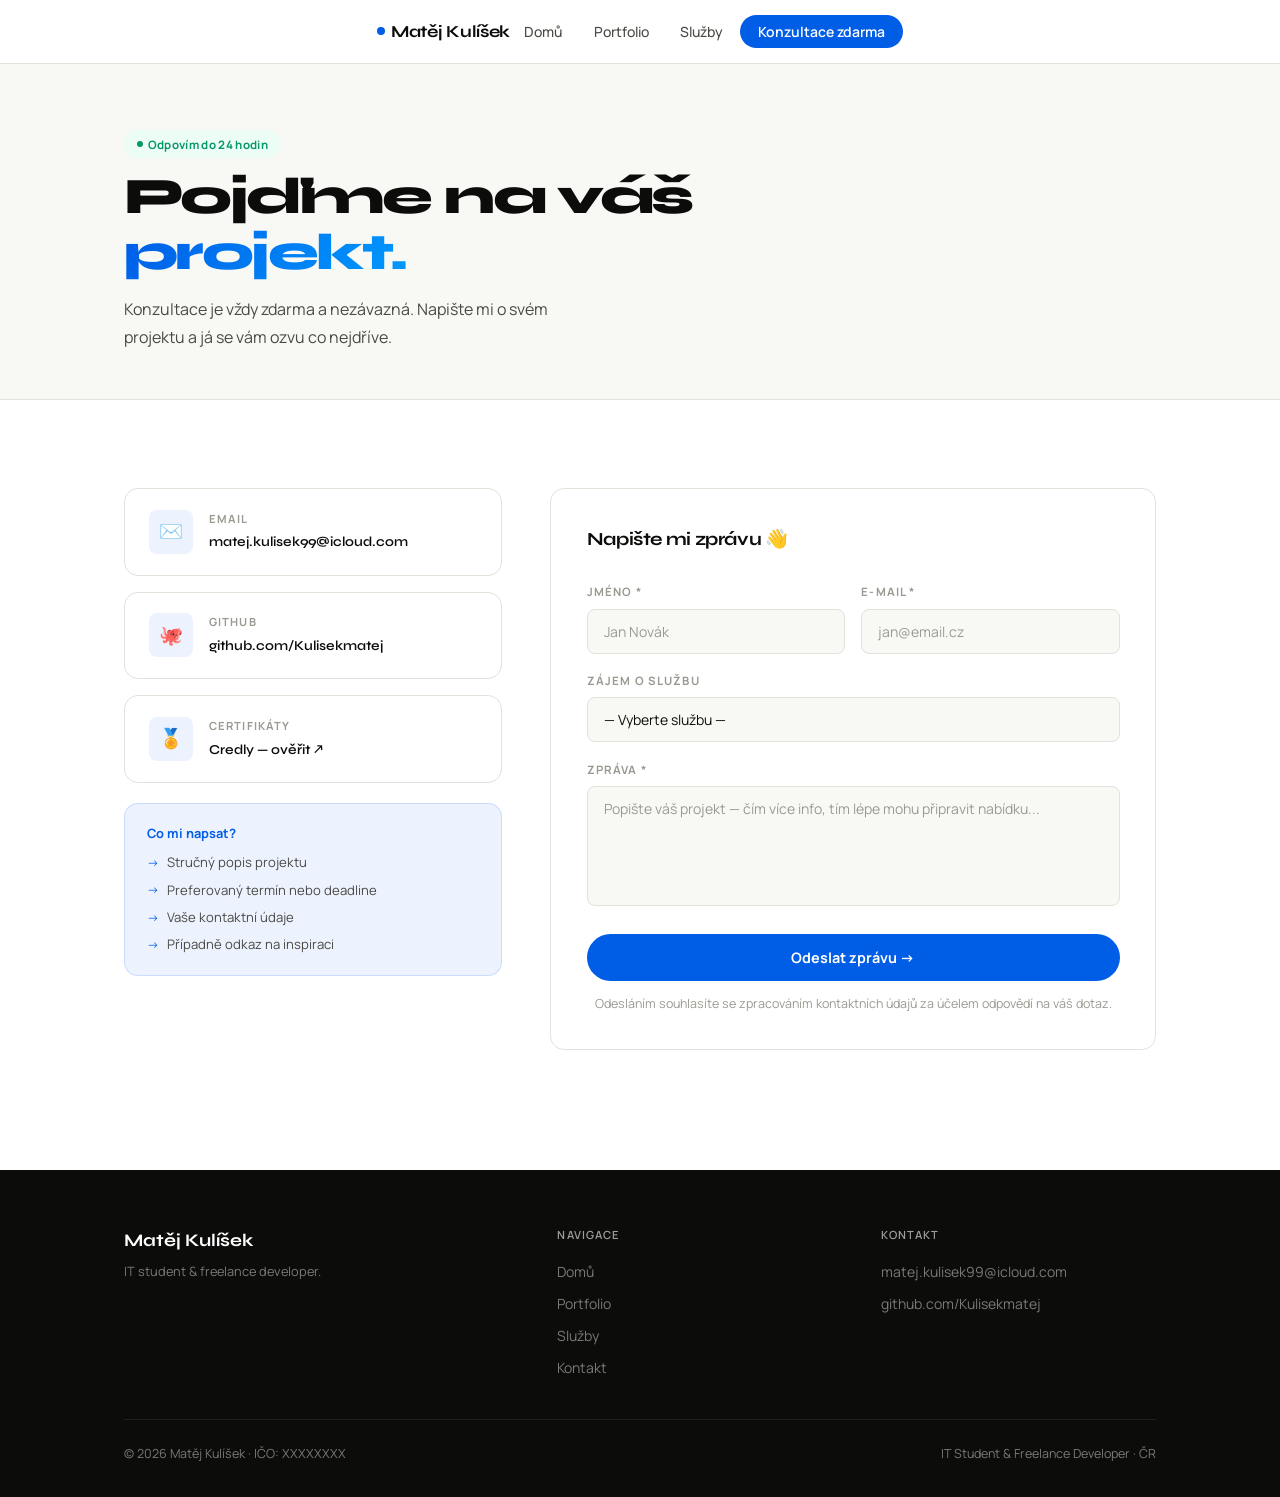
==== contact.html @ 11aabd87 "Add files via upload" ====
<!DOCTYPE html>
<html lang="cs">
<head>
  <meta charset="UTF-8">
  <meta name="viewport" content="width=device-width, initial-scale=1.0">
  <title>Kontakt — Matěj Kulíšek</title>
  <meta name="description" content="Kontaktujte Matěje Kulíška — freelance web developer a IT student. Konzultace zdarma, odpovím do 24 hodin.">
  <link rel="preconnect" href="https://fonts.googleapis.com">
  <link href="https://fonts.googleapis.com/css2?family=Syne:wght@400;500;600;700;800&family=Manrope:wght@300;400;500;600;700&display=swap" rel="stylesheet">
  <link rel="stylesheet" href="style.css">
  <style>
    /* ── PAGE HERO ── */
    .page-hero { padding: 4rem 0 3rem; background: var(--bg); border-bottom: 1px solid var(--border); }
    .ph-eyebrow { margin-bottom: 0.65rem; }
    .ph-title { font-family: var(--fn-d); font-size: clamp(2.2rem,5vw,3.2rem); font-weight: 800; letter-spacing: -0.05em; line-height: 1.1; margin-bottom: 0.85rem; }
    .ph-desc { color: var(--ink-2); font-size: 1rem; line-height: 1.75; max-width: 480px; }

    /* ── CONTACT GRID ── */
    .contact-grid { display: grid; grid-template-columns: 1fr 1.6fr; gap: 3rem; align-items: start; }

    /* Contact cards */
    .contact-info { display: flex; flex-direction: column; gap: 1rem; }
    .c-card {
      background: var(--white); border: 1px solid var(--border); border-radius: var(--r);
      padding: 1.3rem 1.5rem; text-decoration: none; color: inherit;
      display: flex; align-items: center; gap: 1rem; transition: all 0.2s;
    }
    .c-card:hover { border-color: var(--accent); transform: translateX(4px); }
    .c-icon {
      width: 44px; height: 44px; border-radius: var(--r-sm); flex-shrink: 0;
      background: var(--accent-bg); display: flex; align-items: center; justify-content: center; font-size: 1.2rem;
    }
    .c-label { font-size: 0.7rem; font-weight: 700; color: var(--ink-3); text-transform: uppercase; letter-spacing: 0.1em; margin-bottom: 0.2rem; }
    .c-val { font-family: var(--fn-d); font-size: 0.85rem; font-weight: 600; color: var(--ink); }

    .info-note {
      background: var(--accent-bg); border: 1px solid rgba(0,93,230,0.15);
      border-radius: var(--r); padding: 1.2rem 1.4rem; margin-top: 0.5rem;
    }
    .info-note h4 { font-size: 0.8rem; font-weight: 700; color: var(--accent); margin-bottom: 0.5rem; }
    .info-note ul { list-style: none; display: flex; flex-direction: column; gap: 0.35rem; }
    .info-note ul li { font-size: 0.82rem; color: var(--ink-2); display: flex; align-items: center; gap: 0.5rem; }
    .info-note ul li::before { content: '→'; color: var(--accent); font-size: 0.75rem; flex-shrink: 0; }

    /* Form */
    .contact-form {
      background: var(--white); border: 1px solid var(--border); border-radius: var(--r);
      padding: 2.2rem;
    }
    .cf-title { font-family: var(--fn-d); font-size: 1.15rem; font-weight: 700; letter-spacing: -0.02em; margin-bottom: 1.75rem; }
    .form-row { display: grid; grid-template-columns: 1fr 1fr; gap: 1rem; }
    .form-group { margin-bottom: 1.1rem; }
    .form-group:last-of-type { margin-bottom: 0; }
    .form-group label { display: block; font-size: 0.72rem; font-weight: 700; color: var(--ink-3); text-transform: uppercase; letter-spacing: 0.1em; margin-bottom: 0.45rem; }
    .form-group input,
    .form-group textarea,
    .form-group select {
      width: 100%; background: var(--bg); border: 1.5px solid var(--border);
      border-radius: var(--r-sm); padding: 0.75rem 1rem;
      color: var(--ink); font-family: var(--fn-b); font-size: 0.875rem;
      transition: border-color 0.2s, background 0.2s; outline: none; resize: none;
      appearance: none;
    }
    .form-group input:focus,
    .form-group textarea:focus,
    .form-group select:focus { border-color: var(--accent); background: var(--white); }
    .form-group textarea { height: 120px; }
    .form-group input::placeholder,
    .form-group textarea::placeholder { color: var(--ink-3); }
    .btn-submit {
      width: 100%; margin-top: 1.25rem;
      background: var(--accent); color: #fff; border: none;
      padding: 0.9rem 1.5rem; border-radius: var(--r-pill);
      font-family: var(--fn-b); font-size: 0.9rem; font-weight: 700;
      cursor: pointer; transition: all 0.2s;
    }
    .btn-submit:hover { background: var(--accent-h); transform: translateY(-1px); box-shadow: 0 6px 20px rgba(0,93,230,0.28); }
    .form-footer { margin-top: 0.85rem; font-size: 0.78rem; color: var(--ink-3); text-align: center; line-height: 1.5; }
    .form-success {
      display: none; text-align: center; padding: 2rem 1rem;
      color: var(--green);
    }
    .form-success .icon { font-size: 2.5rem; margin-bottom: 0.75rem; }
    .form-success h3 { font-family: var(--fn-d); font-size: 1.1rem; font-weight: 700; color: var(--ink); margin-bottom: 0.4rem; }
    .form-success p { font-size: 0.875rem; color: var(--ink-2); }

    @media(max-width:768px) {
      .contact-grid { grid-template-columns: 1fr; }
      .form-row { grid-template-columns: 1fr; }
    }
  </style>
</head>
<body>

<nav class="site-nav">
  <div class="container">
    <div class="nav-inner">
      <a href="index.html" class="nav-logo"><span class="nav-logo-dot"></span>Matěj Kulíšek</a>
      <ul class="nav-links">
        <li><a href="index.html">Domů</a></li>
        <li><a href="portfolio.html">Portfolio</a></li>
        <li><a href="services.html">Služby</a></li>
        <li><a href="contact.html" class="nav-cta active" style="background:var(--accent-bg);color:var(--accent);">Konzultace zdarma</a></li>
      </ul>
      <button class="nav-mobile" id="navToggle" aria-label="Menu"><span></span><span></span><span></span></button>
    </div>
  </div>
</nav>

<!-- PAGE HERO -->
<section class="page-hero">
  <div class="container">
    <div class="ph-eyebrow"><span class="badge badge-green badge-dot">Odpovím do 24 hodin</span></div>
    <h1 class="ph-title">Pojďme na váš<br><span class="gtext">projekt.</span></h1>
    <p class="ph-desc">Konzultace je vždy zdarma a nezávazná. Napište mi o svém projektu a já se vám ozvu co nejdříve.</p>
  </div>
</section>

<!-- CONTACT CONTENT -->
<section>
  <div class="container">
    <div class="contact-grid">

      <!-- LEFT: Info -->
      <div>
        <div class="contact-info reveal">
          <a id="email-link" href="#" class="c-card">
            <div class="c-icon">✉️</div>
            <div>
              <div class="c-label">Email</div>
              <div class="c-val" id="email-val">matej.kulisek99@icloud.com</div>
            </div>
          </a>
          <a href="https://github.com/Kulisekmatej" target="_blank" class="c-card">
            <div class="c-icon">🐙</div>
            <div>
              <div class="c-label">GitHub</div>
              <div class="c-val">github.com/Kulisekmatej</div>
            </div>
          </a>
          <a href="https://www.credly.com/users/matej-kulisek" target="_blank" class="c-card">
            <div class="c-icon">🏅</div>
            <div>
              <div class="c-label">Certifikáty</div>
              <div class="c-val">Credly — ověřit ↗</div>
            </div>
          </a>
        </div>
        <div class="info-note reveal" style="margin-top:1.25rem;">
          <h4>Co mi napsat?</h4>
          <ul>
            <li>Stručný popis projektu</li>
            <li>Preferovaný termín nebo deadline</li>
            <li>Vaše kontaktní údaje</li>
            <li>Případně odkaz na inspiraci</li>
          </ul>
        </div>
      </div>

      <!-- RIGHT: Form -->
      <div class="contact-form reveal">
        <div class="cf-title">Napište mi zprávu 👋</div>
        <div id="form-success" class="form-success">
          <div class="icon">✅</div>
          <h3>Zpráva odeslána!</h3>
          <p>Ozvu se vám nejpozději do 24 hodin. Díky!</p>
        </div>
        <form id="contact-form" action="https://formspree.io/f/XXXXXXXX" method="POST">
          <div class="form-row">
            <div class="form-group">
              <label>Jméno *</label>
              <input type="text" name="name" placeholder="Jan Novák" required>
            </div>
            <div class="form-group">
              <label>E-mail *</label>
              <input type="email" name="email" placeholder="jan@email.cz" required>
            </div>
          </div>
          <div class="form-group">
            <label>Zájem o službu</label>
            <select name="service">
              <option value="">— Vyberte službu —</option>
              <option value="web">Tvorba webových stránek</option>
              <option value="social">Správa sociálních sítí</option>
              <option value="bundle">Online prezence na klíč</option>
              <option value="other">Jiné / Nezávazná konzultace</option>
            </select>
          </div>
          <div class="form-group">
            <label>Zpráva *</label>
            <textarea name="message" placeholder="Popište váš projekt — čím více info, tím lépe mohu připravit nabídku..." required></textarea>
          </div>
          <button type="submit" class="btn-submit" id="submitBtn">Odeslat zprávu →</button>
          <p class="form-footer">Odesláním souhlasíte se zpracováním kontaktních údajů za účelem odpovědí na váš dotaz.</p>
        </form>
      </div>
    </div>
  </div>
</section>

<footer class="site-footer" style="margin-top:2rem;">
  <div class="container">
    <div class="footer-grid">
      <div class="footer-brand"><div class="f-logo">Matěj Kulíšek</div><p>IT student & freelance developer.</p></div>
      <div class="footer-col"><h4>Navigace</h4><ul><li><a href="index.html">Domů</a></li><li><a href="portfolio.html">Portfolio</a></li><li><a href="services.html">Služby</a></li><li><a href="contact.html">Kontakt</a></li></ul></div>
      <div class="footer-col"><h4>Kontakt</h4><ul><li><a href="mailto:matej.kulisek99@icloud.com">matej.kulisek99@icloud.com</a></li><li><a href="https://github.com/Kulisekmatej" target="_blank">github.com/Kulisekmatej</a></li></ul></div>
    </div>
    <div class="footer-bottom"><span>© 2026 Matěj Kulíšek · IČO: XXXXXXXX</span><span>IT Student & Freelance Developer · ČR</span></div>
  </div>
</footer>

<script>
  // Reveal
  const obs = new IntersectionObserver(entries => {
    entries.forEach((e,i) => { if(e.isIntersecting) { setTimeout(()=>e.target.classList.add('v'), i*90); obs.unobserve(e.target); }});
  }, {threshold:0.08});
  document.querySelectorAll('.reveal').forEach(el => obs.observe(el));

  // Email obfuscation
  (function() {
    const e = 'matej.kulisek99' + '@' + 'icloud.com';
    const link = document.getElementById('email-link');
    if (link) link.href = 'mailto:' + e;
  })();

  // Form submit (Formspree AJAX)
  const form = document.getElementById('contact-form');
  const successBox = document.getElementById('form-success');
  const submitBtn = document.getElementById('submitBtn');
  if (form) {
    form.addEventListener('submit', async function(e) {
      e.preventDefault();
      submitBtn.textContent = 'Odesílám…';
      submitBtn.disabled = true;
      try {
        const res = await fetch(form.action, {
          method: 'POST',
          headers: { 'Accept': 'application/json' },
          body: new FormData(form)
        });
        if (res.ok) {
          form.style.display = 'none';
          successBox.style.display = 'block';
        } else {
          submitBtn.textContent = 'Chyba — zkuste znovu';
          submitBtn.disabled = false;
        }
      } catch {
        submitBtn.textContent = 'Chyba — zkuste znovu';
        submitBtn.disabled = false;
      }
    });
  }

  // Mobile nav
  const toggle = document.getElementById('navToggle');
  const navLinks = document.querySelector('.nav-links');
  if(toggle && navLinks) toggle.addEventListener('click', () => { const open = navLinks.style.display==='flex'; navLinks.style.cssText = open ? '' : 'display:flex;flex-direction:column;position:absolute;top:64px;left:0;right:0;background:#fff;border-bottom:1px solid var(--border);padding:1rem 1.5rem;gap:0.25rem;'; });
</script>
</body>
</html>
---- style.css ----
/* =============================================
   MATĚJ KULÍŠEK — DESIGN SYSTEM
   Syne (display) + Manrope (body)
   ============================================= */

/* === TOKENS === */
:root {
  --white:      #FFFFFF;
  --bg:         #F8F8F5;
  --bg-alt:     #EFEFEB;
  --ink:        #0C0C0B;
  --ink-2:      #4A4A45;
  --ink-3:      #9A9A92;
  --accent:     #005DE6;
  --accent-h:   #004ABF;
  --accent-bg:  #EDF2FF;
  --green:      #059669;
  --green-bg:   #ECFDF5;
  --border:     #E2E2DB;
  --shadow-sm:  0 1px 3px rgba(0,0,0,0.05);
  --shadow:     0 2px 8px rgba(0,0,0,0.06), 0 8px 24px rgba(0,0,0,0.06);
  --shadow-lg:  0 12px 48px rgba(0,0,0,0.10);
  --r:          14px;
  --r-sm:       8px;
  --r-pill:     999px;
  --fn-d:       'Syne', sans-serif;
  --fn-b:       'Manrope', sans-serif;
}

/* === RESET === */
*, *::before, *::after { margin:0; padding:0; box-sizing:border-box; }
html { scroll-behavior:smooth; }
body { font-family:var(--fn-b); background:var(--white); color:var(--ink);
       line-height:1.65; -webkit-font-smoothing:antialiased; overflow-x:hidden; }
a { color:inherit; }
img { display:block; max-width:100%; }

/* === LAYOUT === */
.container { max-width:1080px; margin:0 auto; padding:0 1.5rem; }
section { padding:5.5rem 0; }

/* === NAV === */
.site-nav {
  position:sticky; top:0; z-index:200;
  background:rgba(255,255,255,0.88);
  backdrop-filter:blur(18px) saturate(1.6);
  border-bottom:1px solid var(--border);
  height:64px; display:flex; align-items:center;
}
.nav-inner { display:flex; align-items:center; justify-content:space-between; width:100%; }
.nav-logo {
  font-family:var(--fn-d); font-weight:700; font-size:1.05rem;
  color:var(--ink); text-decoration:none; letter-spacing:-0.3px;
  display:flex; align-items:center; gap:0.4rem;
}
.nav-logo-dot { width:8px; height:8px; border-radius:50%; background:var(--accent); }
.nav-links { display:flex; align-items:center; gap:0.15rem; list-style:none; }
.nav-links a {
  font-size:0.875rem; font-weight:500; color:var(--ink-2);
  text-decoration:none; padding:0.45rem 0.9rem; border-radius:var(--r-sm);
  transition:color 0.2s, background 0.2s;
}
.nav-links a:hover { color:var(--ink); background:var(--bg); }
.nav-links a.active { color:var(--accent); font-weight:600; }
.nav-cta {
  background:var(--accent) !important; color:#fff !important;
  border-radius:var(--r-pill) !important; padding:0.45rem 1.15rem !important;
  font-weight:600 !important;
}
.nav-cta:hover { background:var(--accent-h) !important; color:#fff !important; }
.nav-mobile { display:none; background:none; border:none; cursor:pointer; padding:0.3rem; }
.nav-mobile span { display:block; width:22px; height:2px; background:var(--ink); border-radius:2px; margin:4px 0; transition:all 0.25s; }

/* === FOOTER === */
.site-footer { background:var(--ink); color:rgba(255,255,255,0.45); font-size:0.875rem; padding:3.5rem 0 2rem; }
.footer-grid { display:grid; grid-template-columns:1.4fr 1fr 1fr; gap:3rem; padding-bottom:2.5rem; border-bottom:1px solid rgba(255,255,255,0.08); margin-bottom:1.5rem; }
.footer-brand .f-logo { font-family:var(--fn-d); font-weight:700; font-size:1.1rem; color:#fff; margin-bottom:0.4rem; }
.footer-brand p { font-size:0.8rem; line-height:1.6; max-width:220px; }
.footer-col h4 { color:rgba(255,255,255,0.6); font-size:0.7rem; text-transform:uppercase; letter-spacing:0.1em; margin-bottom:1rem; font-weight:600; }
.footer-col ul { list-style:none; display:flex; flex-direction:column; gap:0.55rem; }
.footer-col ul a { color:rgba(255,255,255,0.45); text-decoration:none; transition:color 0.2s; }
.footer-col ul a:hover { color:#fff; }
.footer-bottom { display:flex; justify-content:space-between; align-items:center; font-size:0.78rem; }

/* === BUTTONS === */
.btn {
  display:inline-flex; align-items:center; gap:0.4rem;
  padding:0.7rem 1.4rem; border-radius:var(--r-pill);
  font-family:var(--fn-b); font-size:0.9rem; font-weight:600;
  text-decoration:none; cursor:pointer; border:none;
  transition:all 0.2s; white-space:nowrap; line-height:1;
}
.btn-primary { background:var(--accent); color:#fff; }
.btn-primary:hover { background:var(--accent-h); transform:translateY(-1px); box-shadow:0 6px 20px rgba(0,93,230,0.28); }
.btn-secondary { background:var(--white); color:var(--ink); border:1.5px solid var(--border); }
.btn-secondary:hover { border-color:var(--ink-3); transform:translateY(-1px); box-shadow:var(--shadow-sm); }
.btn-ghost { background:transparent; color:var(--accent); border:1.5px solid var(--accent-bg); }
.btn-ghost:hover { background:var(--accent-bg); }
.btn-lg { padding:0.9rem 1.8rem; font-size:1rem; }
.btn-dark { background:var(--ink); color:#fff; }
.btn-dark:hover { background:#222; transform:translateY(-1px); box-shadow:0 6px 20px rgba(0,0,0,0.2); }

/* === BADGE / TAG === */
.badge {
  display:inline-flex; align-items:center; gap:0.3rem;
  font-size:0.72rem; font-weight:700; letter-spacing:0.03em;
  padding:0.3rem 0.8rem; border-radius:var(--r-pill);
}
.badge-blue { background:var(--accent-bg); color:var(--accent); }
.badge-green { background:var(--green-bg); color:var(--green); }
.badge-gray { background:var(--bg-alt); color:var(--ink-2); }
.badge-dot::before { content:''; width:6px; height:6px; border-radius:50%; background:currentColor; display:inline-block; }

.tag {
  display:inline-block; font-size:0.72rem; font-weight:600;
  padding:0.22rem 0.65rem; border-radius:5px;
  background:var(--bg-alt); color:var(--ink-2);
}
.tag-accent { background:var(--accent-bg); color:var(--accent); }
.tag-green { background:var(--green-bg); color:var(--green); }

/* === SECTION HEADER === */
.section-eyebrow { font-family:var(--fn-d); font-size:0.72rem; font-weight:700; text-transform:uppercase; letter-spacing:0.12em; color:var(--accent); margin-bottom:0.65rem; }
.section-title { font-family:var(--fn-d); font-size:2.3rem; font-weight:700; letter-spacing:-0.04em; line-height:1.15; }
.section-desc { margin-top:0.75rem; color:var(--ink-2); font-size:1rem; line-height:1.75; max-width:500px; }
.section-hd { margin-bottom:3rem; }
.section-hd.c { text-align:center; }
.section-hd.c .section-desc { margin:0.75rem auto 0; }

/* === CARDS === */
.card { background:var(--white); border:1px solid var(--border); border-radius:var(--r); padding:2rem; transition:box-shadow 0.25s, transform 0.25s; }
.card:hover { box-shadow:var(--shadow); transform:translateY(-3px); }
.card-alt { background:var(--bg); border:1px solid var(--border); border-radius:var(--r); padding:2rem; }

/* === DIVIDER === */
.divider { border:none; border-top:1px solid var(--border); }

/* === GRADIENT TEXT === */
.gtext { background:linear-gradient(120deg, var(--accent) 0%, #0099FF 100%); -webkit-background-clip:text; -webkit-text-fill-color:transparent; background-clip:text; }

/* === REVEAL === */
.reveal { opacity:0; transform:translateY(22px); transition:opacity 0.65s ease, transform 0.65s ease; }
.reveal.v { opacity:1; transform:none; }

/* === GRIDS === */
.g2 { display:grid; grid-template-columns:repeat(2,1fr); gap:1.5rem; }
.g3 { display:grid; grid-template-columns:repeat(3,1fr); gap:1.5rem; }
.g4 { display:grid; grid-template-columns:repeat(4,1fr); gap:1.25rem; }

/* === RESPONSIVE === */
@media(max-width:900px) {
  .g3,.g4 { grid-template-columns:repeat(2,1fr); }
  .footer-grid { grid-template-columns:1fr 1fr; }
  .section-title { font-size:2rem; }
}
@media(max-width:640px) {
  section { padding:3.5rem 0; }
  .nav-links { display:none; }
  .nav-mobile { display:block; }
  .g2,.g3,.g4 { grid-template-columns:1fr; }
  .footer-grid { grid-template-columns:1fr; }
  .section-title { font-size:1.8rem; }
  .btn-lg { padding:0.8rem 1.5rem; font-size:0.95rem; }
  .footer-bottom { flex-direction:column; gap:0.5rem; text-align:center; }
}

/* === SCROLLBAR === */
::-webkit-scrollbar { width:5px; }
::-webkit-scrollbar-track { background:var(--bg); }
::-webkit-scrollbar-thumb { background:var(--border); border-radius:3px; }
::-webkit-scrollbar-thumb:hover { background:var(--ink-3); }
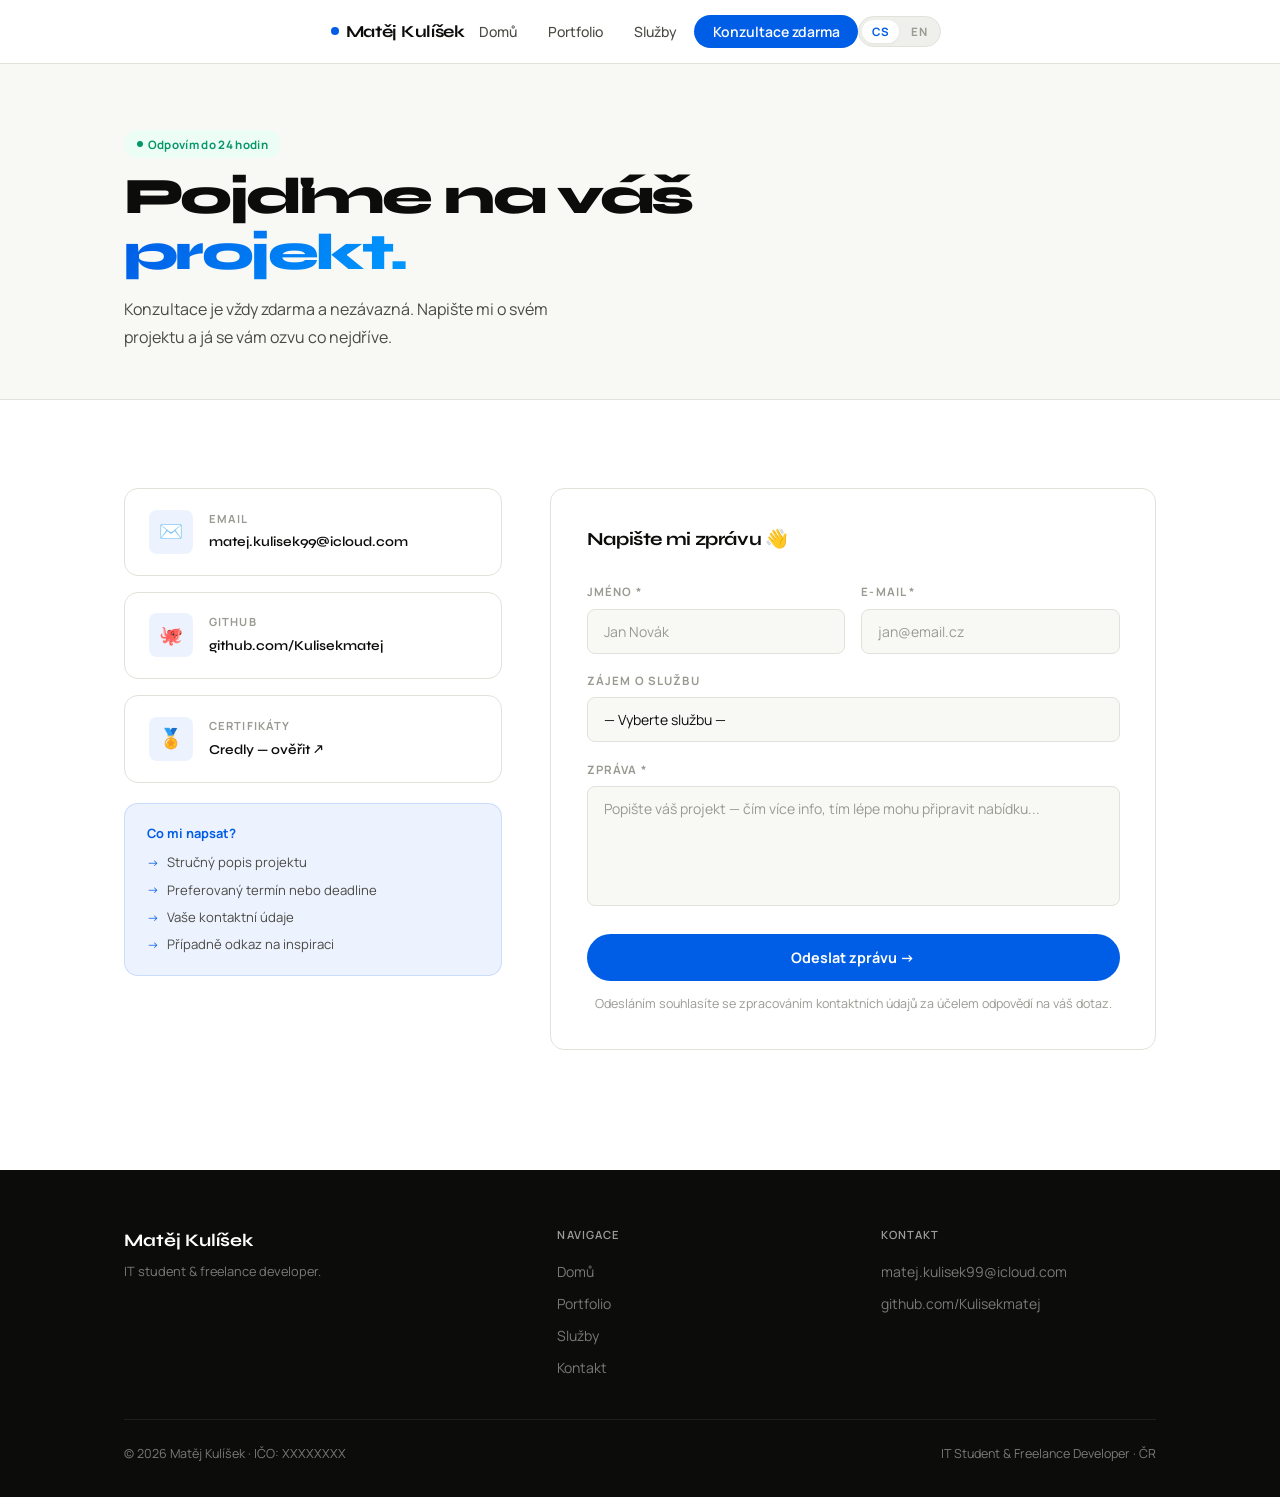
==== commit 0b659e79: "Add files via upload" ====
--- a/contact.html
+++ b/contact.html
@@ -3,7 +3,7 @@
 <head>
   <meta charset="UTF-8">
   <meta name="viewport" content="width=device-width, initial-scale=1.0">
-  <title>Kontakt — Matěj Kulíšek</title>
+  <title data-cs="Kontakt — Matěj Kulíšek" data-en="Contact — Matěj Kulíšek">Kontakt — Matěj Kulíšek</title>
   <meta name="description" content="Kontaktujte Matěje Kulíška — freelance web developer a IT student. Konzultace zdarma, odpovím do 24 hodin.">
   <link rel="preconnect" href="https://fonts.googleapis.com">
   <link href="https://fonts.googleapis.com/css2?family=Syne:wght@400;500;600;700;800&family=Manrope:wght@300;400;500;600;700&display=swap" rel="stylesheet">
@@ -97,11 +97,13 @@
     <div class="nav-inner">
       <a href="index.html" class="nav-logo"><span class="nav-logo-dot"></span>Matěj Kulíšek</a>
       <ul class="nav-links">
-        <li><a href="index.html">Domů</a></li>
-        <li><a href="portfolio.html">Portfolio</a></li>
-        <li><a href="services.html">Služby</a></li>
-        <li><a href="contact.html" class="nav-cta active" style="background:var(--accent-bg);color:var(--accent);">Konzultace zdarma</a></li>
+        <li><a href="index.html" data-cs="Domů" data-en="Home">Domů</a></li>
+        <li><a href="portfolio.html" data-cs="Portfolio" data-en="Portfolio">Portfolio</a></li>
+        <li><a href="services.html" data-cs="Služby" data-en="Services">Služby</a></li>
+        <li><a href="contact.html" class="nav-cta active" style="background:var(--accent-bg);color:var(--accent);"
+          data-cs="Konzultace zdarma" data-en="Free consultation">Konzultace zdarma</a></li>
       </ul>
+      <div class="lang-toggle" style="margin-right:0.5rem;"></div>
       <button class="nav-mobile" id="navToggle" aria-label="Menu"><span></span><span></span><span></span></button>
     </div>
   </div>
@@ -110,9 +112,18 @@
 <!-- PAGE HERO -->
 <section class="page-hero">
   <div class="container">
-    <div class="ph-eyebrow"><span class="badge badge-green badge-dot">Odpovím do 24 hodin</span></div>
-    <h1 class="ph-title">Pojďme na váš<br><span class="gtext">projekt.</span></h1>
-    <p class="ph-desc">Konzultace je vždy zdarma a nezávazná. Napište mi o svém projektu a já se vám ozvu co nejdříve.</p>
+    <div class="ph-eyebrow">
+      <span class="badge badge-green badge-dot"
+        data-cs="Odpovím do 24 hodin" data-en="I'll reply within 24 hours">Odpovím do 24 hodin</span>
+    </div>
+    <h1 class="ph-title">
+      <span data-cs="Pojďme na váš" data-en="Let's work on">Pojďme na váš</span><br>
+      <span class="gtext" data-cs="projekt." data-en="your project.">projekt.</span>
+    </h1>
+    <p class="ph-desc"
+      data-cs="Konzultace je vždy zdarma a nezávazná. Napište mi o svém projektu a já se vám ozvu co nejdříve."
+      data-en="Consultation is always free and non-binding. Tell me about your project and I'll get back to you as soon as possible.">
+      Konzultace je vždy zdarma a nezávazná. Napište mi o svém projektu a já se vám ozvu co nejdříve.</p>
   </div>
 </section>
 
@@ -141,57 +152,68 @@
           <a href="https://www.credly.com/users/matej-kulisek" target="_blank" class="c-card">
             <div class="c-icon">🏅</div>
             <div>
-              <div class="c-label">Certifikáty</div>
-              <div class="c-val">Credly — ověřit ↗</div>
+              <div class="c-label" data-cs="Certifikáty" data-en="Certificates">Certifikáty</div>
+              <div class="c-val" data-cs="Credly — ověřit ↗" data-en="Credly — verify ↗">Credly — ověřit ↗</div>
             </div>
           </a>
         </div>
         <div class="info-note reveal" style="margin-top:1.25rem;">
-          <h4>Co mi napsat?</h4>
+          <h4 data-cs="Co mi napsat?" data-en="What to include?">Co mi napsat?</h4>
           <ul>
-            <li>Stručný popis projektu</li>
-            <li>Preferovaný termín nebo deadline</li>
-            <li>Vaše kontaktní údaje</li>
-            <li>Případně odkaz na inspiraci</li>
+            <li data-cs="Stručný popis projektu" data-en="Brief project description">Stručný popis projektu</li>
+            <li data-cs="Preferovaný termín nebo deadline" data-en="Preferred timeline or deadline">Preferovaný termín nebo deadline</li>
+            <li data-cs="Vaše kontaktní údaje" data-en="Your contact details">Vaše kontaktní údaje</li>
+            <li data-cs="Případně odkaz na inspiraci" data-en="Optionally a link to inspiration">Případně odkaz na inspiraci</li>
           </ul>
         </div>
       </div>
 
       <!-- RIGHT: Form -->
       <div class="contact-form reveal">
-        <div class="cf-title">Napište mi zprávu 👋</div>
+        <div class="cf-title" data-cs="Napište mi zprávu 👋" data-en="Send me a message 👋">Napište mi zprávu 👋</div>
         <div id="form-success" class="form-success">
           <div class="icon">✅</div>
-          <h3>Zpráva odeslána!</h3>
-          <p>Ozvu se vám nejpozději do 24 hodin. Díky!</p>
+          <h3 data-cs="Zpráva odeslána!" data-en="Message sent!">Zpráva odeslána!</h3>
+          <p data-cs="Ozvu se vám nejpozději do 24 hodin. Díky!" data-en="I'll get back to you within 24 hours. Thanks!">Ozvu se vám nejpozději do 24 hodin. Díky!</p>
         </div>
         <form id="contact-form" action="https://formspree.io/f/XXXXXXXX" method="POST">
           <div class="form-row">
             <div class="form-group">
-              <label>Jméno *</label>
-              <input type="text" name="name" placeholder="Jan Novák" required>
+              <label data-cs="Jméno *" data-en="Name *">Jméno *</label>
+              <input type="text" name="name"
+                data-placeholder-cs="Jan Novák" data-placeholder-en="John Smith"
+                placeholder="Jan Novák" required>
             </div>
             <div class="form-group">
-              <label>E-mail *</label>
-              <input type="email" name="email" placeholder="jan@email.cz" required>
+              <label data-cs="E-mail *" data-en="E-mail *">E-mail *</label>
+              <input type="email" name="email"
+                data-placeholder-cs="jan@email.cz" data-placeholder-en="john@email.com"
+                placeholder="jan@email.cz" required>
             </div>
           </div>
           <div class="form-group">
-            <label>Zájem o službu</label>
-            <select name="service">
-              <option value="">— Vyberte službu —</option>
-              <option value="web">Tvorba webových stránek</option>
-              <option value="social">Správa sociálních sítí</option>
-              <option value="bundle">Online prezence na klíč</option>
-              <option value="other">Jiné / Nezávazná konzultace</option>
+            <label data-cs="Zájem o službu" data-en="Service of interest">Zájem o službu</label>
+            <select name="service" id="service-select">
+              <option value="" data-cs="— Vyberte službu —" data-en="— Select a service —">— Vyberte službu —</option>
+              <option value="web" data-cs="Tvorba webových stránek" data-en="Website development">Tvorba webových stránek</option>
+              <option value="social" data-cs="Správa sociálních sítí" data-en="Social media management">Správa sociálních sítí</option>
+              <option value="bundle" data-cs="Online prezence na klíč" data-en="Full digital package">Online prezence na klíč</option>
+              <option value="other" data-cs="Jiné / Nezávazná konzultace" data-en="Other / Free consultation">Jiné / Nezávazná konzultace</option>
             </select>
           </div>
           <div class="form-group">
-            <label>Zpráva *</label>
-            <textarea name="message" placeholder="Popište váš projekt — čím více info, tím lépe mohu připravit nabídku..." required></textarea>
+            <label data-cs="Zpráva *" data-en="Message *">Zpráva *</label>
+            <textarea name="message"
+              data-placeholder-cs="Popište váš projekt — čím více info, tím lépe mohu připravit nabídku..."
+              data-placeholder-en="Describe your project — the more info, the better I can prepare a quote..."
+              placeholder="Popište váš projekt — čím více info, tím lépe mohu připravit nabídku..." required></textarea>
           </div>
-          <button type="submit" class="btn-submit" id="submitBtn">Odeslat zprávu →</button>
-          <p class="form-footer">Odesláním souhlasíte se zpracováním kontaktních údajů za účelem odpovědí na váš dotaz.</p>
+          <button type="submit" class="btn-submit" id="submitBtn"
+            data-cs="Odeslat zprávu →" data-en="Send message →">Odeslat zprávu →</button>
+          <p class="form-footer"
+            data-cs="Odesláním souhlasíte se zpracováním kontaktních údajů za účelem odpovědí na váš dotaz."
+            data-en="By submitting you agree to the processing of your contact details for the purpose of responding to your inquiry.">
+            Odesláním souhlasíte se zpracováním kontaktních údajů za účelem odpovědí na váš dotaz.</p>
         </form>
       </div>
     </div>
@@ -201,13 +223,82 @@
 <footer class="site-footer" style="margin-top:2rem;">
   <div class="container">
     <div class="footer-grid">
-      <div class="footer-brand"><div class="f-logo">Matěj Kulíšek</div><p>IT student & freelance developer.</p></div>
-      <div class="footer-col"><h4>Navigace</h4><ul><li><a href="index.html">Domů</a></li><li><a href="portfolio.html">Portfolio</a></li><li><a href="services.html">Služby</a></li><li><a href="contact.html">Kontakt</a></li></ul></div>
-      <div class="footer-col"><h4>Kontakt</h4><ul><li><a href="mailto:matej.kulisek99@icloud.com">matej.kulisek99@icloud.com</a></li><li><a href="https://github.com/Kulisekmatej" target="_blank">github.com/Kulisekmatej</a></li></ul></div>
-    </div>
-    <div class="footer-bottom"><span>© 2026 Matěj Kulíšek · IČO: XXXXXXXX</span><span>IT Student & Freelance Developer · ČR</span></div>
+      <div class="footer-brand">
+        <div class="f-logo">Matěj Kulíšek</div>
+        <p data-cs="IT student & freelance developer." data-en="IT student & freelance developer.">IT student & freelance developer.</p>
+      </div>
+      <div class="footer-col">
+        <h4 data-cs="Navigace" data-en="Navigation">Navigace</h4>
+        <ul>
+          <li><a href="index.html" data-cs="Domů" data-en="Home">Domů</a></li>
+          <li><a href="portfolio.html" data-cs="Portfolio" data-en="Portfolio">Portfolio</a></li>
+          <li><a href="services.html" data-cs="Služby" data-en="Services">Služby</a></li>
+          <li><a href="contact.html" data-cs="Kontakt" data-en="Contact">Kontakt</a></li>
+        </ul>
+      </div>
+      <div class="footer-col">
+        <h4 data-cs="Kontakt" data-en="Contact">Kontakt</h4>
+        <ul>
+          <li><a href="mailto:matej.kulisek99@icloud.com">matej.kulisek99@icloud.com</a></li>
+          <li><a href="https://github.com/Kulisekmatej" target="_blank">github.com/Kulisekmatej</a></li>
+        </ul>
+      </div>
+    </div>
+    <div class="footer-bottom">
+      <span>© 2026 Matěj Kulíšek · IČO: XXXXXXXX</span>
+      <span data-cs="IT Student & Freelance Developer · ČR" data-en="IT Student & Freelance Developer · Czech Republic">IT Student & Freelance Developer · ČR</span>
+    </div>
   </div>
 </footer>
+
+<script>
+  const obs = new IntersectionObserver(entries => {
+    entries.forEach((e,i) => { if(e.isIntersecting) { setTimeout(()=>e.target.classList.add('v'), i*90); obs.unobserve(e.target); }});
+  }, {threshold:0.08});
+  document.querySelectorAll('.reveal').forEach(el => obs.observe(el));
+
+  (function() {
+    const e = 'matej.kulisek99' + '@' + 'icloud.com';
+    const link = document.getElementById('email-link');
+    if (link) link.href = 'mailto:' + e;
+  })();
+
+  const form = document.getElementById('contact-form');
+  const successBox = document.getElementById('form-success');
+  const submitBtn = document.getElementById('submitBtn');
+  if (form) {
+    form.addEventListener('submit', async function(e) {
+      e.preventDefault();
+      const lang = window.__siteLang || 'cs';
+      submitBtn.textContent = lang === 'en' ? 'Sending…' : 'Odesílám…';
+      submitBtn.disabled = true;
+      try {
+        const res = await fetch(form.action, {
+          method: 'POST',
+          headers: { 'Accept': 'application/json' },
+          body: new FormData(form)
+        });
+        if (res.ok) {
+          form.style.display = 'none';
+          successBox.style.display = 'block';
+        } else {
+          submitBtn.textContent = lang === 'en' ? 'Error — try again' : 'Chyba — zkuste znovu';
+          submitBtn.disabled = false;
+        }
+      } catch {
+        submitBtn.textContent = (window.__siteLang === 'en') ? 'Error — try again' : 'Chyba — zkuste znovu';
+        submitBtn.disabled = false;
+      }
+    });
+  }
+
+  const toggle = document.getElementById('navToggle');
+  const navLinks = document.querySelector('.nav-links');
+  if(toggle && navLinks) toggle.addEventListener('click', () => { const open = navLinks.style.display==='flex'; navLinks.style.cssText = open ? '' : 'display:flex;flex-direction:column;position:absolute;top:64px;left:0;right:0;background:#fff;border-bottom:1px solid var(--border);padding:1rem 1.5rem;gap:0.25rem;'; });
+</script>
+<script src="lang.js"></script>
+</body>
+</html>
 
 <script>
   // Reveal
--- a/style.css
+++ b/style.css
@@ -164,6 +164,21 @@
   .footer-bottom { flex-direction:column; gap:0.5rem; text-align:center; }
 }
 
+/* === LANGUAGE TOGGLE === */
+.lang-toggle {
+  display: flex; align-items: center; gap: 2px;
+  background: var(--bg-alt); border-radius: var(--r-pill);
+  padding: 3px; border: 1px solid var(--border);
+}
+.lang-btn {
+  background: none; border: none; cursor: pointer;
+  font-family: var(--fn-b); font-size: 0.72rem; font-weight: 700;
+  color: var(--ink-3); padding: 0.25rem 0.6rem; border-radius: var(--r-pill);
+  transition: all 0.2s; letter-spacing: 0.05em;
+}
+.lang-btn:hover { color: var(--ink); }
+.lang-btn--active { background: var(--white); color: var(--accent); box-shadow: var(--shadow-sm); }
+
 /* === SCROLLBAR === */
 ::-webkit-scrollbar { width:5px; }
 ::-webkit-scrollbar-track { background:var(--bg); }
